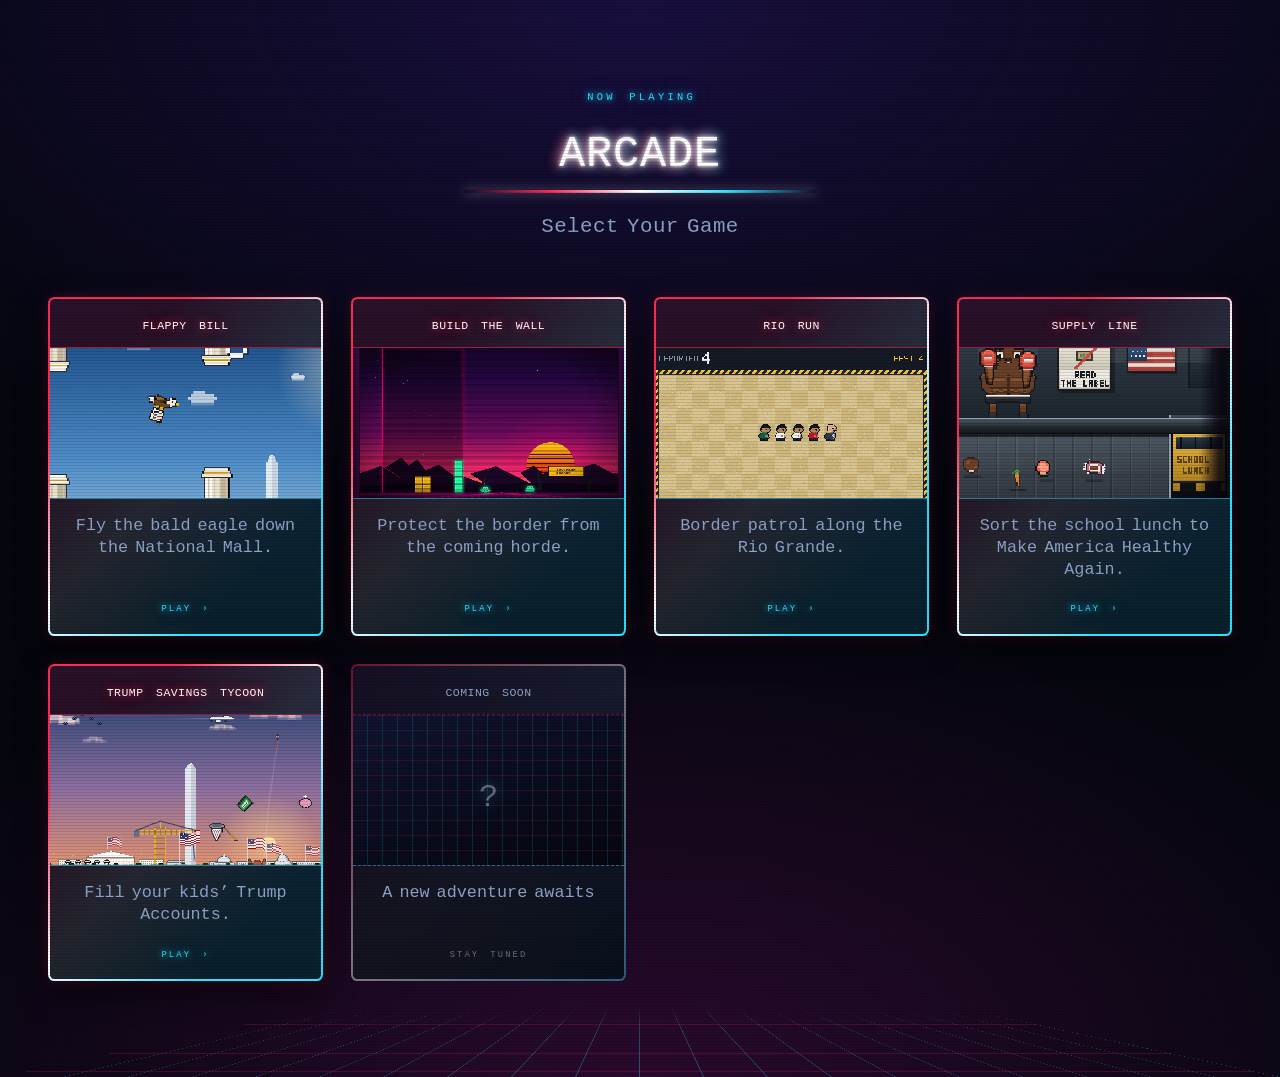
==== index.html @ 4c63d467 "Initial commit" ====
<!DOCTYPE html>

<link rel="stylesheet" href="common/index.css">

<meta charset="utf-8">

<body><div class="wh-landing">
  <div class="wh-landing__inner">
    <p class="wh-landing__eyebrow">Now Playing</p>
    <h1 class="wh-landing__title">ARCADE</h1>
    <hr class="wh-landing__rule">
    <p class="wh-landing__tagline">Select Your Game</p>

    <ul class="wh-landing__grid">
      <li style="--wh-bounce-i: 0;">
        <a class="wh-card" href="flappy-bill">
          <h2 class="wh-card__title">Flappy Bill</h2>
          <div class="wh-card__frame">
            <img decoding="async" src="common/images/Screenshot-2026-09-01-at-9.24.55-AM.png" alt="Flappy Bill">
          </div>
          <div class="wh-card__body">
            <p class="wh-card__blurb">Fly the bald eagle down the National Mall.</p>
            <span class="wh-card__cta">Play ›</span>
          </div>
        </a>
      </li>
      <li style="--wh-bounce-i: 1;">
        <a class="wh-card" href="build-the-wall">
          <h2 class="wh-card__title">Build the Wall</h2>
          <div class="wh-card__frame">
            <img decoding="async" src="common/images/Screenshot-2026-08-31-at-4.39.20-PM.png" alt="Build the Wall">
          </div>
          <div class="wh-card__body">
            <p class="wh-card__blurb">Protect the border from the coming horde.</p>
            <span class="wh-card__cta">Play ›</span>
          </div>
        </a>
      </li>
      <li style="--wh-bounce-i: 2;">
        <a class="wh-card" href="rio-run">
          <h2 class="wh-card__title">Rio Run</h2>
          <div class="wh-card__frame">
            <img decoding="async" src="common/images/Screenshot-2026-08-31-at-4.44.00-PM-1.png" alt="Rio Run">
          </div>
          <div class="wh-card__body">
            <p class="wh-card__blurb">Border patrol along the Rio Grande.</p>
            <span class="wh-card__cta">Play ›</span>
          </div>
        </a>
      </li>
      <li style="--wh-bounce-i: 3;">
        <a class="wh-card" href="supply-line">
          <h2 class="wh-card__title">Supply Line</h2>
          <div class="wh-card__frame">
            <img decoding="async" src="common/images/Screenshot-2026-08-31-at-4.48.00-PM.png" alt="Supply Line">
          </div>
          <div class="wh-card__body">
            <p class="wh-card__blurb">Sort the school lunch to Make America Healthy Again.</p>
            <span class="wh-card__cta">Play ›</span>
          </div>
        </a>
      </li>
      <li style="--wh-bounce-i: 4;">
        <a class="wh-card" href="trump-savings-tycoon">
          <h2 class="wh-card__title">Trump Savings Tycoon</h2>
          <div class="wh-card__frame">
            <img decoding="async" src="common/images/Screenshot-2026-08-31-at-4.50.33-PM.png" alt="Trump Savings Tycoon">
          </div>
          <div class="wh-card__body">
            <p class="wh-card__blurb">Fill your kids’ Trump Accounts.</p>
            <span class="wh-card__cta">Play ›</span>
          </div>
        </a>
      </li>
      <li style="--wh-bounce-i: 5;">
        <div class="wh-card wh-card--soon">
          <h2 class="wh-card__title">Coming Soon</h2>
          <div class="wh-card__frame"><span aria-hidden="true">?</span></div>
          <div class="wh-card__body">
            <p class="wh-card__blurb">A new adventure awaits</p>
            <span class="wh-card__cta">Stay tuned</span>
          </div>
        </div>
      </li>
    </ul>
  </div>
</div></body>
---- common/index.css ----
@font-face {
  font-family: "Press Start 2P";
  src: url("./press-start-2p.woff2") format("woff2");
  font-display: swap;
}

@font-face {
  font-family: "VT323";
  src: url("./vt323.woff2") format("woff2");
  font-display: swap;
}

* { margin: 0; padding: 0; box-sizing: border-box; }

.wh-landing {
  --wh-pixel: "Press Start 2P", "Courier New", monospace;
  --wh-term: "VT323", "Courier New", monospace;
  --wh-void: #05060f;
  --wh-red: #ff2d55;
  --wh-blue: #2de2ff;
  --wh-ink: #eaf2ff;
  --wh-dim: #8ea3c8;
  --wh-glow-red: 0 0 6px rgba(255, 45, 85, 0.9), 0 0 18px rgba(255, 45, 85, 0.55);
  --wh-glow-blue: 0 0 6px rgba(45, 226, 255, 0.9), 0 0 18px rgba(45, 226, 255, 0.5);
  position: relative;
  isolation: isolate;
  overflow: hidden;
  padding: clamp(2.5rem, 7vw, 5.5rem) clamp(1rem, 4vw, 3rem) clamp(3rem, 8vw, 6rem);
  background:
    radial-gradient(120% 80% at 50% 0%, #1a1040 0%, transparent 60%),
    radial-gradient(100% 70% at 50% 100%, #2a0a2e 0%, transparent 65%), var(--wh-void);
  color: var(--wh-ink);
  font-family: var(--wh-term);
  font-size: 1.15em;
  line-height: 1.45;
  text-align: center;
}

.wh-landing::before {
  content: "";
  position: absolute;
  inset: auto 0 0;
  z-index: -1;
  height: 32rem;
  background:
    repeating-linear-gradient(
      to right,
      transparent 0 calc(5% - 1px),
      rgba(45, 226, 255, 0.35) calc(5% - 1px) 5%
    ),
    repeating-linear-gradient(
      to bottom,
      transparent 0 calc(8% - 1px),
      rgba(255, 45, 85, 0.3) calc(8% - 1px) 8%
    );
  transform: perspective(30rem) rotateX(74deg);
  transform-origin: bottom center;
  -webkit-mask-image: linear-gradient(to bottom, transparent, #000 45%);
  mask-image: linear-gradient(to bottom, transparent, #000 45%);
  pointer-events: none;
}

.wh-landing::after {
  content: "";
  position: absolute;
  inset: 0;
  z-index: 3;
  background: repeating-linear-gradient(
    to bottom,
    rgba(0, 0, 0, 0.22) 0 1px,
    transparent 1px 3px
  );
  opacity: 0.5;
  pointer-events: none;
}

.wh-landing__inner {
  position: relative;
  z-index: 0;
  max-width: none;
  margin: 0 auto;
}

.wh-landing__eyebrow {
  margin: 0 0 1.1rem;
  font-family: var(--wh-pixel);
  font-size: clamp(0.5rem, 1.4vw, 0.65rem);
  letter-spacing: 0.32em;
  text-indent: 0.32em;
  text-transform: uppercase;
  color: var(--wh-blue);
  text-shadow: var(--wh-glow-blue);
}

.wh-landing__title {
  margin: 0;
  font-family: var(--wh-pixel);
  font-size: clamp(1.05rem, 3.4vw, 5.6rem);
  font-weight: 400;
  letter-spacing: 0.02em;
  line-height: 1.1;
  text-transform: uppercase;
  color: #fff;
  text-shadow:
    0 0 4px #fff,
    0 0 14px rgba(255, 255, 255, 0.6),
    -3px 0 12px rgba(255, 45, 85, 0.9),
    3px 0 12px rgba(45, 226, 255, 0.9);
}

@media (max-width: 768px) {
  .wh-landing__title {
    font-size: clamp(2.6rem, 7vw, 2.8rem);
  }
}

.wh-landing__rule {
  width: min(22rem, 70%);
  height: 3px;
  margin: 1.35rem auto 1.1rem;
  border: 0;
  background: linear-gradient(
    90deg,
    transparent,
    var(--wh-red),
    #fff,
    var(--wh-blue),
    transparent
  );
  box-shadow: 0 0 12px rgba(255, 255, 255, 0.45);
}

.wh-landing__tagline {
  margin: 0 auto;
  max-width: 34rem;
  font-size: clamp(1.05rem, 2.6vw, 1.3rem);
  letter-spacing: 0.02em;
  color: var(--wh-dim);
}

.wh-landing__brand {
  display: inline-flex;
  align-items: center;
  gap: 0.55rem;
  margin-top: 1.6rem;
  padding: 0.5rem 1.15rem;
  border: 1px solid rgba(45, 226, 255, 0.5);
  border-radius: 999px;
  font-family: var(--wh-pixel);
  font-size: 0.55rem;
  letter-spacing: 0.18em;
  text-transform: uppercase;
  text-decoration: none;
  color: var(--wh-ink);
  background: rgba(11, 15, 36, 0.6);
  transition:
    box-shadow 0.2s ease,
    border-color 0.2s ease;
}

.wh-landing__brand:hover,
.wh-landing__brand:focus-visible {
  border-color: var(--wh-blue);
  box-shadow: var(--wh-glow-blue);
}

.wh-landing__brand-mark {
  color: var(--wh-red);
  text-shadow: var(--wh-glow-red);
}

.wh-landing__grid {
  display: grid;
  grid-template-columns: repeat(auto-fit, minmax(16rem, 1fr));
  gap: clamp(1rem, 3vw, 1.75rem);
  margin: clamp(2.25rem, 6vw, 3.5rem) 0 0;
  padding: 0;
  list-style: none;
}

.wh-landing__grid > li {
  opacity: 0;
  transform: translateY(-4.5rem) scale(0.72);
  animation-name: wh-card-bounce-in;
  animation-duration: 0.72s;
  animation-timing-function: cubic-bezier(0.22, 1.35, 0.36, 1);
  animation-fill-mode: both;
  animation-delay: calc(0.12s + (var(--wh-bounce-i, 0) * 0.16s));
}

@keyframes wh-card-bounce-in {
  0% {
    opacity: 0;
    transform: translateY(-5.5rem) scale(0.68);
  }
  58% {
    opacity: 1;
    transform: translateY(0.7rem) scale(1.05);
  }
  76% {
    transform: translateY(-0.45rem) scale(0.97);
  }
  90% {
    transform: translateY(0.18rem) scale(1.015);
  }
  100% {
    opacity: 1;
    transform: translateY(0) scale(1);
  }
}

.wh-card {
  --wh-edge: linear-gradient(
    135deg,
    var(--wh-red) 0%,
    var(--wh-red) 22%,
    #fff 50%,
    var(--wh-blue) 78%,
    var(--wh-blue) 100%
  );
  display: flex;
  flex-direction: column;
  height: 100%;
  overflow: hidden;
  border: 2px solid transparent;
  border-radius: 0.4rem;
  background:
    linear-gradient(180deg, rgba(11, 15, 36, 0.88), rgba(5, 6, 15, 0.88)) padding-box,
    var(--wh-edge) border-box;
  color: inherit;
  text-decoration: none;
  box-shadow:
    0 0 14px rgba(255, 45, 85, 0.16),
    0 12px 30px rgba(0, 0, 0, 0.55);
  transition:
    transform 0.2s ease,
    box-shadow 0.2s ease;
}

.wh-card:hover,
.wh-card:focus-visible {
  transform: translateY(-4px);
  outline: none;
  background:
    linear-gradient(180deg, rgba(17, 22, 52, 0.93), rgba(8, 10, 24, 0.93)) padding-box,
    linear-gradient(135deg, #ff5c7a 0%, #fff 38%, #fff 62%, #7cf0ff 100%) border-box;
  box-shadow:
    0 0 22px rgba(255, 45, 85, 0.4),
    0 0 40px rgba(45, 226, 255, 0.25),
    0 16px 36px rgba(0, 0, 0, 0.6);
}

.wh-card__title {
  margin: 0;
  padding: 1rem 0.9rem 0.9rem;
  font-family: var(--wh-pixel);
  font-size: clamp(0.6rem, 1.5vw, 0.72rem);
  font-weight: 400;
  line-height: 1.5;
  letter-spacing: 0.04em;
  text-align: center;
  text-transform: uppercase;
  color: #fff;
  text-shadow:
    0 0 8px rgba(255, 45, 85, 0.75),
    0 0 18px rgba(255, 45, 85, 0.4);
}

.wh-card__frame {
  position: relative;
  width: 100%;
  aspect-ratio: 16 / 9;
  overflow: hidden;
  border-top: 1px solid rgba(255, 45, 85, 0.55);
  border-bottom: 1px solid rgba(45, 226, 255, 0.55);
  background:
    repeating-linear-gradient(90deg, transparent 0 14px, rgba(45, 226, 255, 0.14) 14px 15px),
    repeating-linear-gradient(0deg, transparent 0 14px, rgba(255, 45, 85, 0.12) 14px 15px),
    linear-gradient(160deg, #16113a, #2a0a2e);
}

.wh-card__frame img {
  display: block;
  width: 100%;
  height: 100%;
  object-fit: cover;
  image-rendering: pixelated;
}

.wh-card__body {
  display: flex;
  flex: 1;
  flex-direction: column;
  gap: 0.4rem;
  padding: 1rem 1.15rem 1.25rem;
  text-align: center;
}

.wh-card__blurb {
  margin: 0;
  font-size: 1.05rem;
  line-height: 1.3;
  color: var(--wh-dim);
}

.wh-card__cta {
  margin-top: auto;
  padding-top: 0.9rem;
  font-family: var(--wh-pixel);
  font-size: 0.55rem;
  letter-spacing: 0.24em;
  text-transform: uppercase;
  color: var(--wh-blue);
  text-shadow: var(--wh-glow-blue);
}

.wh-card--soon {
  background:
    linear-gradient(180deg, rgba(11, 15, 36, 0.88), rgba(5, 6, 15, 0.88)) padding-box,
    linear-gradient(
        135deg,
        rgba(255, 45, 85, 0.4) 0%,
        rgba(255, 255, 255, 0.45) 50%,
        rgba(45, 226, 255, 0.4) 100%
      )
      border-box;
  box-shadow: none;
}

.wh-card--soon .wh-card__frame {
  display: grid;
  place-items: center;
  border-block-style: dashed;
  border-top-color: rgba(255, 45, 85, 0.4);
  border-bottom-color: rgba(45, 226, 255, 0.4);
  background:
    repeating-linear-gradient(90deg, transparent 0 14px, rgba(45, 226, 255, 0.14) 14px 15px),
    repeating-linear-gradient(0deg, transparent 0 14px, rgba(255, 45, 85, 0.12) 14px 15px),
    linear-gradient(160deg, #101430, #05060f);
}

.wh-card--soon .wh-card__frame span {
  font-family: var(--wh-pixel);
  font-size: 2rem;
  letter-spacing: 0.3em;
  text-indent: 0.3em;
  color: rgba(255, 255, 255, 0.35);
  text-shadow: 0 0 14px rgba(45, 226, 255, 0.4);
  animation: wh-blink 1.6s steps(1, end) infinite;
}

.wh-card--soon .wh-card__title {
  color: var(--wh-dim);
  text-shadow: none;
}

.wh-card--soon .wh-card__cta {
  color: rgba(255, 255, 255, 0.4);
  text-shadow: none;
}

@keyframes wh-blink {
  50% {
    opacity: 0.25;
  }
}

@media (prefers-reduced-motion: reduce) {
  .wh-landing *,
  .wh-landing *::before,
  .wh-landing *::after {
    animation: none !important;
    transition: none !important;
  }

  .wh-landing__grid > li {
    opacity: 1;
    transform: none;
  }

  .wh-card:hover,
  .wh-card:focus-visible {
    transform: none;
  }
}
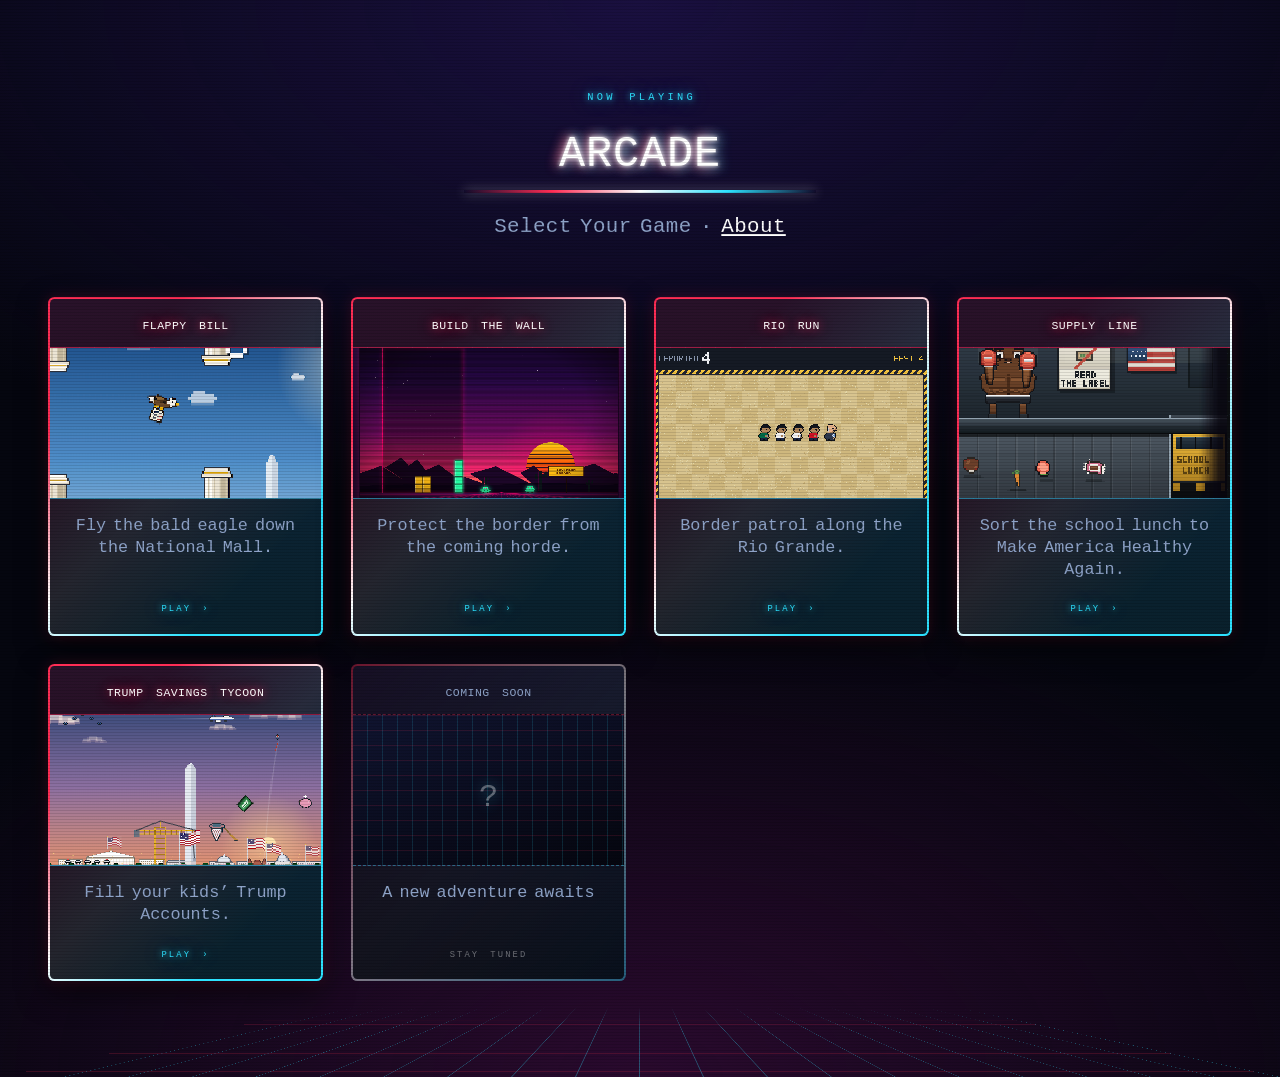
==== commit e47b509f: "Added About to the homepage" ====
--- a/index.html
+++ b/index.html
@@ -9,7 +9,7 @@
     <p class="wh-landing__eyebrow">Now Playing</p>
     <h1 class="wh-landing__title">ARCADE</h1>
     <hr class="wh-landing__rule">
-    <p class="wh-landing__tagline">Select Your Game</p>
+    <p class="wh-landing__tagline">Select Your Game · <a style="color: white;" href="https://github.com/unhighghlow/bootlick-arcade">About</a></p>
 
     <ul class="wh-landing__grid">
       <li style="--wh-bounce-i: 0;">
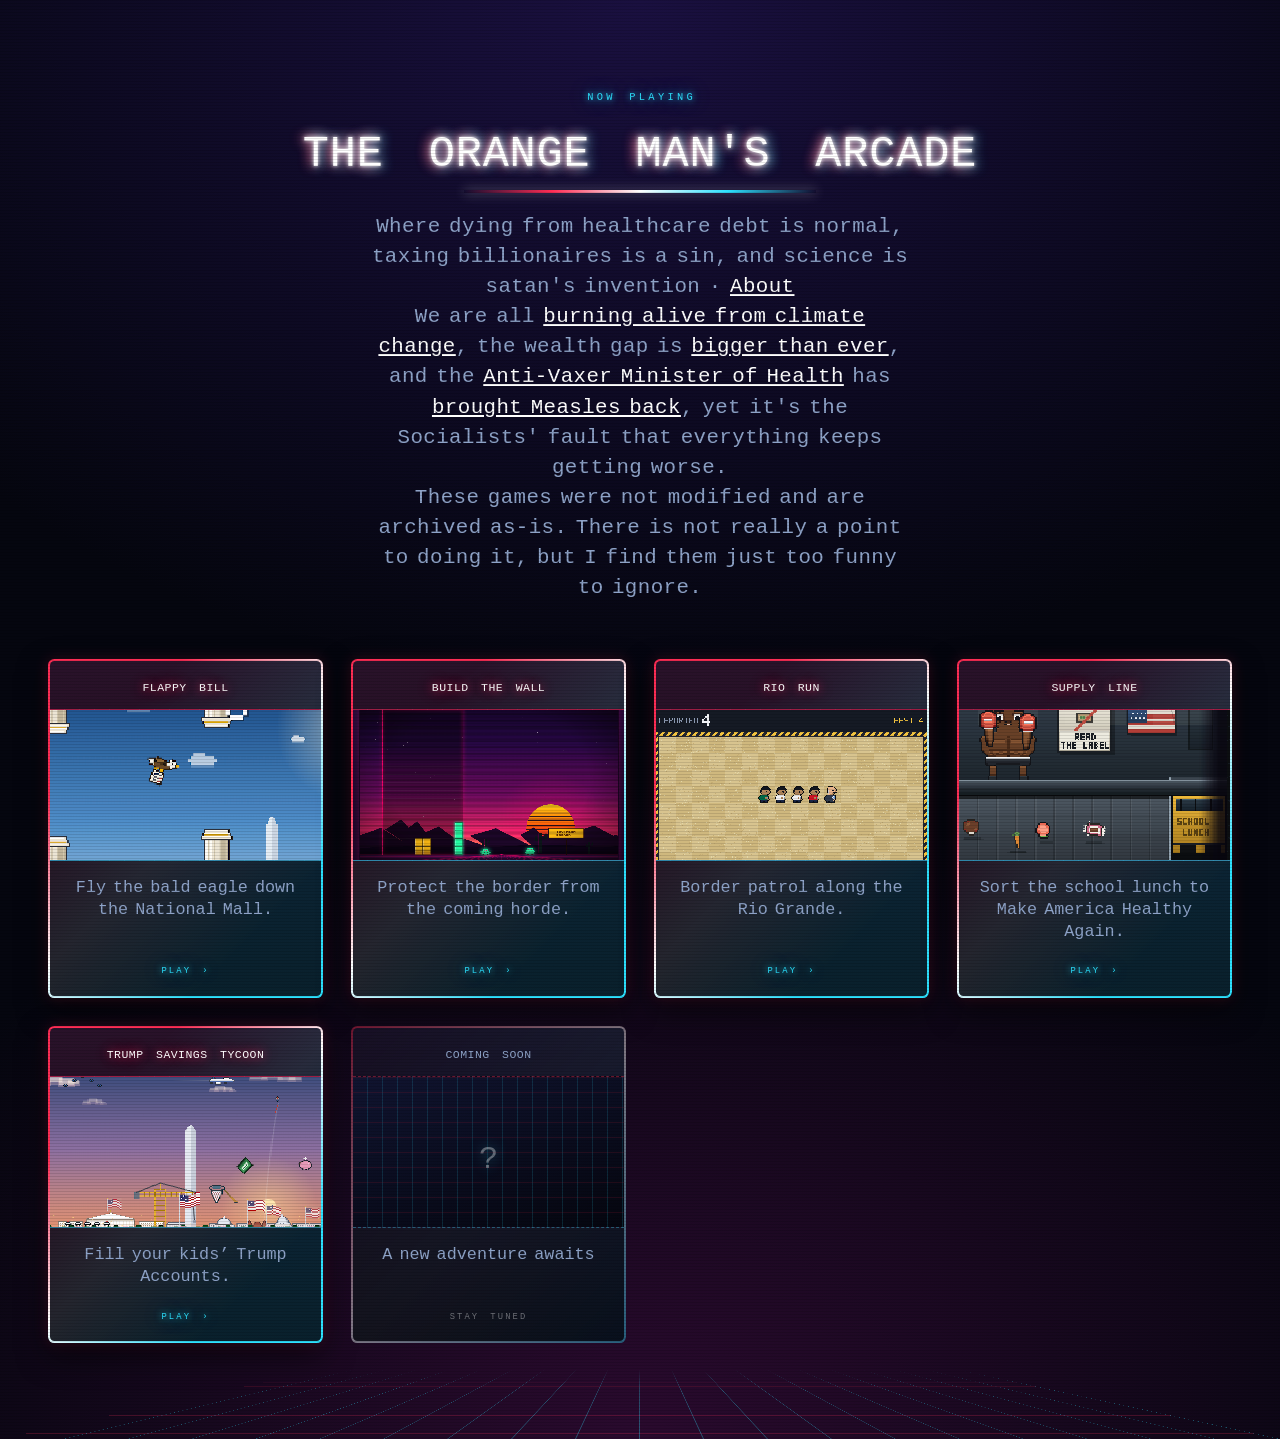
==== commit 39c06dc2: "Added a better main page typo" ====
--- a/index.html
+++ b/index.html
@@ -7,13 +7,15 @@
 <body><div class="wh-landing">
   <div class="wh-landing__inner">
     <p class="wh-landing__eyebrow">Now Playing</p>
-    <h1 class="wh-landing__title">ARCADE</h1>
+    <h1 class="wh-landing__title">THE ORANGE MAN'S ARCADE</h1>
     <hr class="wh-landing__rule">
-    <p class="wh-landing__tagline">Select Your Game · <a style="color: white;" href="https://github.com/unhighghlow/bootlick-arcade">About</a></p>
+    <p class="wh-landing__tagline">Where dying from healthcare debt is normal, taxing billionaires is a sin, and science is satan's invention · <a href="https://github.com/unhighghlow/bootlick-arcade">About</a></p>
+    <p class="wh-landing__tagline">We are all <a href="https://en.wikipedia.org/wiki/2026_European_heatwaves">burning alive from climate change</a>, the wealth gap is <a href="https://www.cbsnews.com/news/us-wealth-gap-widest-in-three-decades-federal-reserve/">bigger than ever</a>, and the <a href="https://en.wikipedia.org/wiki/Centers_for_Disease_Control_and_Prevention#CDC_revises_stance_on_autism_and_vaccines">Anti-Vaxer Minister of Health</a> has <a href="https://ourworldindata.org/grapher/measles-cases-and-death?time=1993..latest">brought Measles back</a>, yet it's the Socialists' fault that everything keeps getting worse.</p>
+    <p class="wh-landing__tagline">These games were not modified and are archived as-is. There is not really a point to doing it, but I find them just too funny to ignore.</p>
 
     <ul class="wh-landing__grid">
       <li style="--wh-bounce-i: 0;">
-        <a class="wh-card" href="flappy-bill">
+        <a class="wh-card" href="flappy-bill/index.html">
           <h2 class="wh-card__title">Flappy Bill</h2>
           <div class="wh-card__frame">
             <img decoding="async" src="common/images/Screenshot-2026-09-01-at-9.24.55-AM.png" alt="Flappy Bill">
@@ -25,7 +27,7 @@
         </a>
       </li>
       <li style="--wh-bounce-i: 1;">
-        <a class="wh-card" href="build-the-wall">
+        <a class="wh-card" href="build-the-wall/index.html">
           <h2 class="wh-card__title">Build the Wall</h2>
           <div class="wh-card__frame">
             <img decoding="async" src="common/images/Screenshot-2026-08-31-at-4.39.20-PM.png" alt="Build the Wall">
@@ -37,7 +39,7 @@
         </a>
       </li>
       <li style="--wh-bounce-i: 2;">
-        <a class="wh-card" href="rio-run">
+        <a class="wh-card" href="rio-run/index.html">
           <h2 class="wh-card__title">Rio Run</h2>
           <div class="wh-card__frame">
             <img decoding="async" src="common/images/Screenshot-2026-08-31-at-4.44.00-PM-1.png" alt="Rio Run">
@@ -49,7 +51,7 @@
         </a>
       </li>
       <li style="--wh-bounce-i: 3;">
-        <a class="wh-card" href="supply-line">
+        <a class="wh-card" href="supply-line/index.html">
           <h2 class="wh-card__title">Supply Line</h2>
           <div class="wh-card__frame">
             <img decoding="async" src="common/images/Screenshot-2026-08-31-at-4.48.00-PM.png" alt="Supply Line">
@@ -61,7 +63,7 @@
         </a>
       </li>
       <li style="--wh-bounce-i: 4;">
-        <a class="wh-card" href="trump-savings-tycoon">
+        <a class="wh-card" href="trump-savings-tycoon/index.html">
           <h2 class="wh-card__title">Trump Savings Tycoon</h2>
           <div class="wh-card__frame">
             <img decoding="async" src="common/images/Screenshot-2026-08-31-at-4.50.33-PM.png" alt="Trump Savings Tycoon">
--- a/common/index.css
+++ b/common/index.css
@@ -138,6 +138,10 @@
   color: var(--wh-dim);
 }
 
+.wh-landing__tagline a {
+  color: white;
+}
+
 .wh-landing__brand {
   display: inline-flex;
   align-items: center;
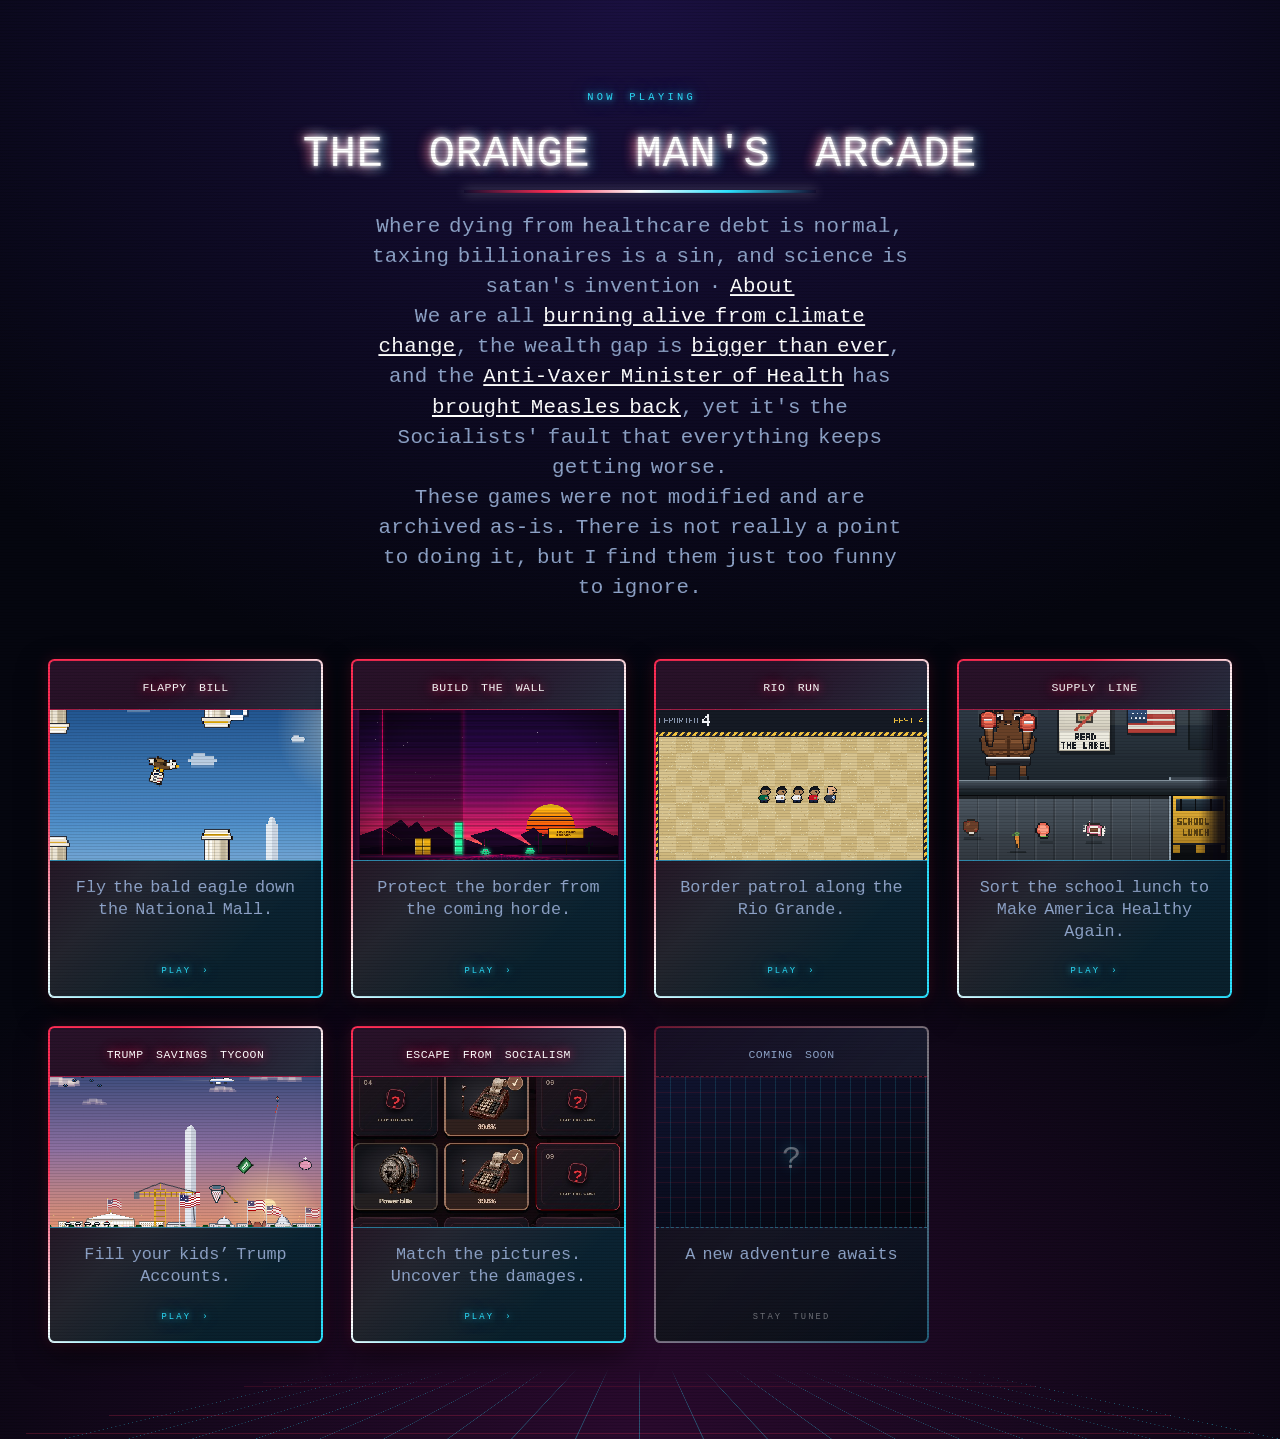
==== commit 6bb7f882: "Added socialism" ====
--- a/index.html
+++ b/index.html
@@ -74,6 +74,18 @@
           </div>
         </a>
       </li>
+      <li style="--wh-bounce-i: 4;">
+        <a class="wh-card" href="socialism/index.html">
+          <h2 class="wh-card__title">Escape From Socialism</h2>
+          <div class="wh-card__frame">
+            <img decoding="async" src="common/images/flip.jpg" alt="Trump Savings Tycoon">
+          </div>
+          <div class="wh-card__body">
+            <p class="wh-card__blurb">Match the pictures. Uncover the damages.</p>
+            <span class="wh-card__cta">Play ›</span>
+          </div>
+        </a>
+      </li>
       <li style="--wh-bounce-i: 5;">
         <div class="wh-card wh-card--soon">
           <h2 class="wh-card__title">Coming Soon</h2>
